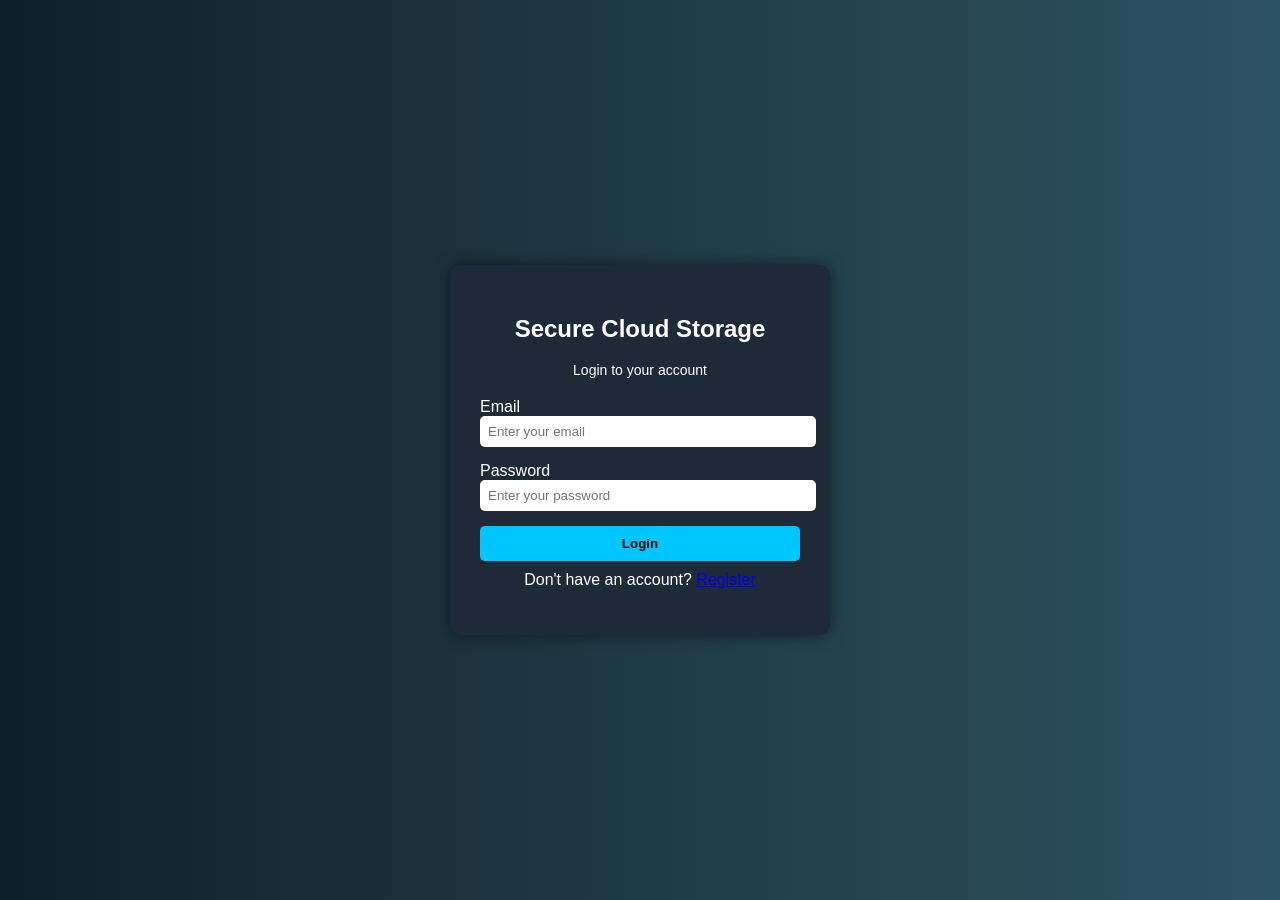
==== frontend/index.html @ 58993be5 "Steps 1-6: Setup environment and upgrade to Maven 3.9.7 + Java 25 - Compile: SUCCESS, Tests: 0/0 pas" ====
<!doctype html>
<html lang="en">
<head>
  <meta charset="UTF-8">
  <meta http-equiv="refresh" content="0; url=login.html">
  <meta name="viewport" content="width=device-width, initial-scale=1.0">
  <title>Secure Cloud Storage</title>
  <script>
    // Redirect root requests to the login page for local static hosting.
    window.location.replace('login.html');
  </script>
</head>
<body>
  <p>Redirecting to <a href="login.html">login page</a>...</p>
</body>
</html>
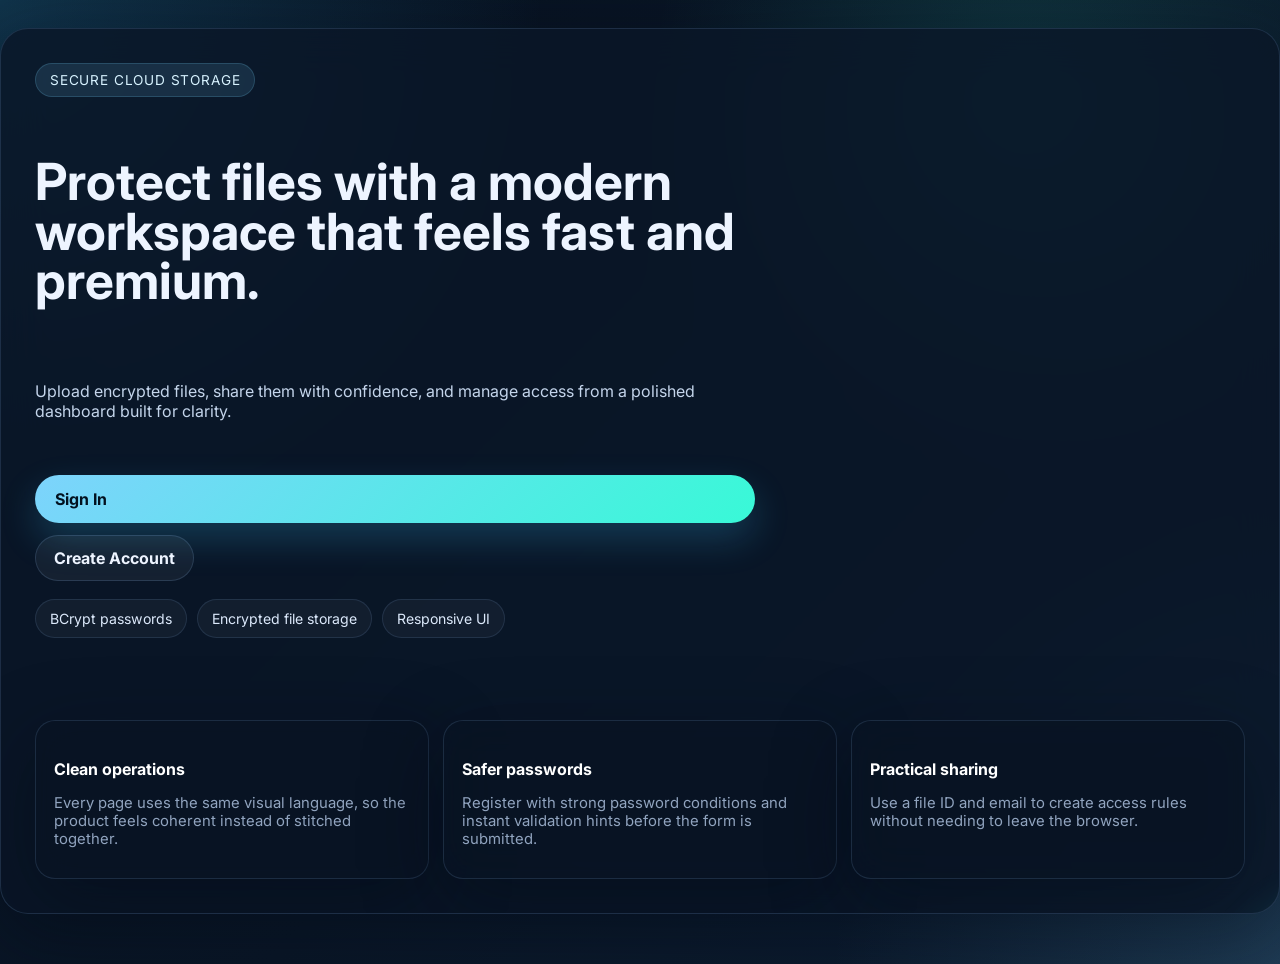
==== commit bebcdde9: "add" ====
--- a/frontend/index.html
+++ b/frontend/index.html
@@ -2,15 +2,48 @@
 <html lang="en">
 <head>
   <meta charset="UTF-8">
-  <meta http-equiv="refresh" content="0; url=login.html">
   <meta name="viewport" content="width=device-width, initial-scale=1.0">
+  <link rel="preconnect" href="https://fonts.googleapis.com">
+  <link rel="preconnect" href="https://fonts.gstatic.com" crossorigin>
+  <link href="https://fonts.googleapis.com/css2?family=Inter:wght@400;500;600;700;800&family=Space+Grotesk:wght@400;500;700&display=swap" rel="stylesheet">
   <title>Secure Cloud Storage</title>
-  <script>
-    // Redirect root requests to the login page for local static hosting.
-    window.location.replace('login.html');
-  </script>
+  <link rel="stylesheet" href="css/style.css">
 </head>
-<body>
-  <p>Redirecting to <a href="login.html">login page</a>...</p>
+<body class="landing-page">
+<main class="landing-shell">
+  <section class="landing-hero">
+    <div class="hero-copy">
+      <span class="eyebrow">Secure cloud storage</span>
+      <h1>Protect files with a modern workspace that feels fast and premium.</h1>
+      <p class="lead">
+        Upload encrypted files, share them with confidence, and manage access from a polished dashboard built for clarity.
+      </p>
+      <div class="landing-cta">
+        <a class="btn btn-primary" href="login.html">Sign In</a>
+        <a class="btn btn-secondary" href="register.html">Create Account</a>
+      </div>
+      <div class="inline-kpis">
+        <div class="pill">BCrypt passwords</div>
+        <div class="pill">Encrypted file storage</div>
+        <div class="pill">Responsive UI</div>
+      </div>
+    </div>
+
+    <div class="feature-grid">
+      <div class="feature-card">
+        <h4>Clean operations</h4>
+        <p>Every page uses the same visual language, so the product feels coherent instead of stitched together.</p>
+      </div>
+      <div class="feature-card">
+        <h4>Safer passwords</h4>
+        <p>Register with strong password conditions and instant validation hints before the form is submitted.</p>
+      </div>
+      <div class="feature-card">
+        <h4>Practical sharing</h4>
+        <p>Use a file ID and email to create access rules without needing to leave the browser.</p>
+      </div>
+    </div>
+  </section>
+</main>
 </body>
 </html>
--- a/frontend/css/style.css
+++ b/frontend/css/style.css
@@ -0,0 +1,2187 @@
+/* --- Wide Single-Card Share Layout --- */
+.share-wide-layout {
+    min-height: 100vh;
+    width: 100vw;
+    display: flex;
+    align-items: flex-start;
+    justify-content: center;
+    background: linear-gradient(120deg, #0a1826 0%, #16243a 100%);
+    padding-top: 48px;
+}
+.share-wide-card {
+    background: rgba(10,24,38,0.72);
+    border-radius: 28px;
+    box-shadow: 0 8px 48px 0 #0ff4 0.5;
+    padding: 48px 0 36px 0;
+    max-width: 1800px;
+    width: 100%;
+    margin: 0 auto;
+    display: flex;
+    flex-direction: column;
+    align-items: stretch;
+    border: 1.5px solid #00e6d833;
+}
+.share-wide-card .form-head {
+    margin-bottom: 1.5rem;
+}
+.share-wide-card .form-head h2 {
+    color: #eaf6ff;
+    font-size: 2rem;
+    font-weight: 700;
+    margin-bottom: 0.2em;
+}
+.share-wide-card .subtitle {
+    color: #b6d8f6;
+    font-size: 1.08rem;
+    margin-bottom: 1.2em;
+}
+.share-wide-card .input-group input,
+.share-wide-card .input-group select {
+    width: 100%;
+    min-width: 320px;
+    max-width: 100%;
+    font-size: 1.13rem;
+    padding: 1.1em 1.2em;
+    box-sizing: border-box;
+    background: #0e2236;
+    color: #eaf6ff;
+    border: 1.5px solid #23384d;
+    border-radius: 1em;
+    margin-bottom: 0.7em;
+}
+.share-wide-card .input-group label {
+    color: #eaf6ff;
+    font-weight: 600;
+    margin-bottom: 0.3em;
+    display: block;
+}
+.share-wide-card .button-row {
+    display: flex;
+    flex-direction: row;
+    gap: 1.1em;
+    align-items: center;
+    margin-top: 1.2em;
+    justify-content: flex-start;
+}
+.share-wide-card .action-btn, .share-wide-card .upload-btn {
+    min-width: 160px;
+    max-width: 160px;
+    width: 160px;
+    height: 48px;
+    padding: 0;
+    font-size: 1.08rem;
+    border-radius: 2em;
+    font-weight: 600;
+    transition: background 0.18s, color 0.18s, box-shadow 0.18s;
+    display: flex;
+    align-items: center;
+    justify-content: center;
+}
+.share-wide-card .upload-btn {
+    background: linear-gradient(90deg, #00e6d8 0%, #7de2ff 100%);
+    color: #0a1826;
+    border: none;
+    box-shadow: 0 2px 18px 0 #00e6d844;
+}
+.share-wide-card .upload-btn:hover {
+    background: linear-gradient(90deg, #7de2ff 0%, #00e6d8 100%);
+    color: #0a1826;
+    box-shadow: 0 4px 28px 0 #00e6d866;
+}
+.share-wide-card .action-btn.btn-secondary {
+    background: rgba(125,226,255,0.12);
+    color: #7de2ff;
+    border: 1.5px solid #7de2ff55;
+}
+.share-wide-card .action-btn.btn-secondary:hover {
+    background: rgba(0,230,216,0.18);
+    color: #00e6d8;
+    border: 1.5px solid #00e6d8;
+}
+.share-wide-card .file-table {
+    width: 100%;
+    margin-top: 1.5em;
+    background: none;
+    color: #eaf6ff;
+    border-radius: 1em;
+    border-collapse: separate;
+    border-spacing: 0;
+    font-size: 1.04rem;
+}
+.share-wide-card .file-table th, .share-wide-card .file-table td {
+    padding: 0.9em 1.1em;
+    text-align: left;
+}
+.share-wide-card .file-table th {
+    color: #7de2ff;
+    font-weight: 700;
+    background: #0e2236;
+    border-bottom: 1.5px solid #23384d;
+}
+.share-wide-card .file-table td {
+    border-bottom: 1px solid #1a2c3d;
+}
+.share-wide-card .empty-state {
+    color: #b6d8f6;
+    text-align: center;
+    padding: 1.5em 0;
+}
+@media (max-width: 1100px) {
+    .share-wide-card {
+        padding: 16px 0 12px 0;
+        max-width: 100vw;
+    }
+    .share-wide-card .input-group input,
+    .share-wide-card .input-group select {
+        min-width: 0;
+    }
+}
+/* Share form button row: equal width/height buttons */
+.share-actions .upload-btn,
+.share-actions .action-btn {
+    min-width: 160px;
+    max-width: 160px;
+    width: 160px;
+    height: 48px;
+    padding: 0;
+    font-size: 1.08rem;
+    border-radius: 2em;
+    font-weight: 600;
+    transition: background 0.18s, color 0.18s, box-shadow 0.18s;
+    display: flex;
+    align-items: center;
+    justify-content: center;
+}
+.share-actions .upload-btn {
+    background: linear-gradient(90deg, #00e6d8 0%, #7de2ff 100%);
+    color: #0a1826;
+    border: none;
+    box-shadow: 0 2px 18px 0 #00e6d844;
+}
+.share-actions .upload-btn:hover {
+    background: linear-gradient(90deg, #7de2ff 0%, #00e6d8 100%);
+    color: #0a1826;
+    box-shadow: 0 4px 28px 0 #00e6d866;
+}
+/* File panel button row: equal width/height buttons */
+.button-row {
+    display: flex;
+    flex-direction: row;
+    gap: 1.1em;
+    align-items: center;
+    justify-content: flex-end;
+}
+.button-row .action-btn {
+    min-width: 160px;
+    max-width: 160px;
+    width: 160px;
+    height: 48px;
+    padding: 0;
+    font-size: 1.08rem;
+    border-radius: 2em;
+    font-weight: 600;
+    transition: background 0.18s, color 0.18s, box-shadow 0.18s;
+    display: flex;
+    align-items: center;
+    justify-content: center;
+}
+/* Toolbar actions: align buttons in a row, equal size */
+.toolbar-actions {
+    display: flex;
+    flex-direction: row;
+    gap: 1.1em;
+    align-items: center;
+}
+.toolbar-actions .action-btn {
+    min-width: 160px;
+    max-width: 160px;
+    width: 160px;
+    height: 48px;
+    padding: 0;
+    font-size: 1.08rem;
+    border-radius: 2em;
+    font-weight: 600;
+    transition: background 0.18s, color 0.18s, box-shadow 0.18s;
+    display: flex;
+    align-items: center;
+    justify-content: center;
+}
+.toolbar-actions .btn-primary {
+    background: linear-gradient(90deg, #00e6d8 0%, #7de2ff 100%);
+    color: #0a1826;
+    border: none;
+    box-shadow: 0 2px 18px 0 #00e6d844;
+}
+.toolbar-actions .btn-primary:hover {
+    background: linear-gradient(90deg, #7de2ff 0%, #00e6d8 100%);
+    color: #0a1826;
+    box-shadow: 0 4px 28px 0 #00e6d866;
+}
+.toolbar-actions .btn-secondary {
+    background: rgba(125,226,255,0.12);
+    color: #7de2ff;
+    border: 1.5px solid #7de2ff55;
+}
+.toolbar-actions .btn-secondary:hover {
+    background: rgba(0,230,216,0.18);
+    color: #00e6d8;
+    border: 1.5px solid #00e6d8;
+}
+.toolbar-actions .btn-ghost {
+    background: none;
+    color: #eaf6ff;
+    border: 1.5px solid #23384d;
+}
+.toolbar-actions .btn-ghost:hover {
+    background: rgba(125,226,255,0.08);
+    color: #7de2ff;
+    border: 1.5px solid #7de2ff;
+}
+/* Widen input fields for better placeholder visibility */
+/* Extra wide input fields for better placeholder visibility */
+.ph-card .input-group input,
+.ph-card .password-field input {
+    width: 100%;
+    min-width: 420px;
+    max-width: 620px;
+    font-size: 1.15rem;
+    padding: 1.15em 1.3em;
+    box-sizing: border-box;
+}
+@media (max-width: 900px) {
+    .ph-card .input-group input,
+    .ph-card .password-field input {
+        min-width: 0;
+        max-width: 100vw;
+    }
+}
+/* --- Glassmorphic Blue/Teal Two-Panel Layout --- */
+.ph-outer {
+    min-height: 100vh;
+    width: 100vw;
+    background: linear-gradient(120deg, #0a1826 0%, #16243a 100%);
+    display: flex;
+    align-items: center;
+    justify-content: center;
+}
+.ph-layout {
+    display: flex;
+    flex-direction: row;
+    align-items: stretch;
+    justify-content: center;
+    max-width: 1920px;
+    min-width: 1200px;
+    width: 99vw;
+    background: none;
+    border-radius: 32px;
+    box-shadow: none;
+    position: relative;
+    z-index: 1;
+    gap: 0;
+    overflow: visible;
+}
+.ph-visual {
+    flex: 1 1 0;
+    min-width: 340px;
+    max-width: 62%;
+    padding: 4vw 2vw 4vw 3vw;
+    display: flex;
+    flex-direction: column;
+    justify-content: center;
+    align-items: flex-start;
+    background: rgba(10,24,38,0.32);
+    color: #eaf6ff;
+}
+.ph-eyebrow {
+    display: inline-block;
+    background: rgba(0,255,255,0.08);
+    color: #7de2ff;
+    font-weight: 600;
+    font-size: 1.1rem;
+    border-radius: 999px;
+    padding: 8px 22px;
+    margin-bottom: 2.2rem;
+    letter-spacing: 0.04em;
+    text-transform: uppercase;
+}
+.ph-eyebrow-red {
+    color: #00e6d8;
+    background: none;
+    font-weight: 700;
+    margin-bottom: 0.5em;
+    padding: 0;
+}
+.ph-visual h1 {
+    font-size: 3.2rem;
+    font-weight: 800;
+    color: #eaf6ff;
+    margin-bottom: 1.2rem;
+    line-height: 1.08;
+    letter-spacing: -1.5px;
+}
+.ph-lead {
+    color: #b6d8f6;
+    font-size: 1.18rem;
+    margin-bottom: 2.2rem;
+}
+.ph-badges {
+    display: flex;
+    gap: 1.2rem;
+    margin-bottom: 2.5rem;
+}
+.ph-badge-card {
+    background: rgba(0,255,255,0.06);
+    border: 1.5px solid #00e6d833;
+    color: #eaf6ff;
+    border-radius: 18px;
+    padding: 1.2rem 1.2rem 1rem 1.2rem;
+    min-width: 180px;
+    box-shadow: 0 2px 12px #00e6d811;
+    font-size: 1.04rem;
+    transition: box-shadow 0.2s;
+}
+.ph-badge-card strong {
+    color: #eaf6ff;
+    font-size: 1.1rem;
+    font-weight: 700;
+    margin-bottom: 0.2em;
+}
+.ph-badge-card span {
+    color: #b6d8f6;
+    font-size: 1rem;
+}
+.ph-card {
+    flex: 1 1 0;
+    min-width: 320px;
+    max-width: 38%;
+    background: rgba(10,24,38,0.85);
+    border-radius: 32px;
+    box-shadow: 0 8px 48px 0 #0ff4 0.5;
+    padding: 44px 38px 36px 38px;
+    display: flex;
+    flex-direction: column;
+    justify-content: flex-start;
+    min-height: 540px;
+    position: relative;
+    z-index: 1;
+    align-items: flex-start;
+    backdrop-filter: blur(16px) saturate(1.2);
+    border: 1.5px solid #00e6d833;
+}
+.ph-form-head {
+    margin-bottom: 1.5rem;
+}
+.ph-form-head h2 {
+    color: #eaf6ff;
+    font-size: 2rem;
+    font-weight: 700;
+    margin-bottom: 0.2em;
+}
+.ph-subtitle {
+    color: #b6d8f6;
+    font-size: 1.08rem;
+    margin-bottom: 1.2em;
+}
+.ph-login-btn {
+    width: 100%;
+    padding: 1.1em 0;
+    background: linear-gradient(90deg, #00e6d8 0%, #7de2ff 100%);
+    color: #0a1826;
+    font-size: 1.18rem;
+    font-weight: 700;
+    border: none;
+    border-radius: 999px;
+    box-shadow: 0 2px 18px 0 #00e6d844;
+    cursor: pointer;
+    margin-top: 0.5rem;
+    transition: background 0.18s, box-shadow 0.18s, color 0.18s, transform 0.18s;
+    outline: none;
+}
+.ph-login-btn:hover {
+    background: linear-gradient(90deg, #7de2ff 0%, #00e6d8 100%);
+    color: #0a1826;
+    box-shadow: 0 4px 28px 0 #00e6d866;
+    transform: translateY(-2px) scale(1.03);
+}
+.ph-register-link {
+    text-align: center;
+    color: #eaf6ff;
+    font-size: 1rem;
+    margin-top: 1.5em;
+}
+.ph-register-link a {
+    color: #7de2ff;
+    text-decoration: underline;
+    transition: color 0.18s;
+    font-weight: 700;
+}
+.ph-register-link a:hover {
+    color: #00e6d8;
+}
+@media (max-width: 1200px) {
+    .ph-layout {
+        max-width: 98vw;
+        min-width: 0;
+    }
+    .ph-visual {
+        min-width: 220px;
+        max-width: 60%;
+        padding: 3vw 1vw 2vw 1vw;
+    }
+    .ph-card {
+        min-width: 220px;
+        max-width: 40%;
+        padding: 32px 12px 24px 12px;
+    }
+}
+@media (max-width: 900px) {
+    .ph-outer {
+        align-items: flex-start;
+    }
+    .ph-layout {
+        flex-direction: column;
+        max-width: 100vw;
+        min-width: 0;
+        width: 100vw;
+        border-radius: 22px;
+    }
+    .ph-visual {
+        min-width: 0;
+        max-width: 100vw;
+        padding: 32px 8px 24px 8px;
+        border-radius: 22px 22px 0 0;
+    }
+    .ph-card {
+        min-width: 0;
+        max-width: 100vw;
+        padding: 28px 10px 24px 10px;
+        border-radius: 0 0 22px 22px;
+    }
+}
+/* --- Pizza Hut Style Two-Panel Layout --- */
+.ph-outer {
+    min-height: 100vh;
+    width: 100vw;
+    background: linear-gradient(120deg, #0a1826 0%, #16243a 100%);
+    display: flex;
+    align-items: center;
+    justify-content: center;
+}
+.ph-layout {
+    display: flex;
+    flex-direction: row;
+    align-items: stretch;
+    justify-content: center;
+    max-width: 1280px;
+    min-width: 720px;
+    width: 92vw;
+    background: none;
+    border-radius: 32px;
+    box-shadow: none;
+    position: relative;
+    z-index: 1;
+    gap: 0;
+    overflow: visible;
+}
+.ph-visual {
+    flex: 1 1 0;
+    min-width: 340px;
+    max-width: 56%;
+    padding: 4vw 2vw 4vw 3vw;
+    display: flex;
+    flex-direction: column;
+    justify-content: center;
+    align-items: flex-start;
+    background: none;
+    color: #fff;
+}
+.ph-eyebrow {
+    display: inline-block;
+    background: rgba(0,255,255,0.08);
+    color: #7de2ff;
+    font-weight: 600;
+    font-size: 1.1rem;
+    border-radius: 999px;
+    padding: 8px 22px;
+    margin-bottom: 2.2rem;
+    letter-spacing: 0.04em;
+    text-transform: uppercase;
+}
+.ph-eyebrow-red {
+    color: #00e6d8;
+    background: none;
+    font-weight: 700;
+    margin-bottom: 0.5em;
+    padding: 0;
+}
+.ph-visual h1 {
+    font-size: 3.2rem;
+    font-weight: 800;
+    color: #fff;
+    margin-bottom: 1.2rem;
+    line-height: 1.08;
+    letter-spacing: -1.5px;
+}
+.ph-lead {
+    color: #e0e0e0;
+    font-size: 1.18rem;
+    margin-bottom: 2.2rem;
+}
+.ph-badges {
+    display: flex;
+    gap: 1.2rem;
+    margin-bottom: 2.5rem;
+}
+.ph-badge-card {
+    background: rgba(255,255,255,0.06);
+    border: 1.5px solid #ff563133;
+    color: #fff;
+    border-radius: 18px;
+    padding: 1.2rem 1.2rem 1rem 1.2rem;
+    min-width: 180px;
+    box-shadow: 0 2px 12px #ff563111;
+    font-size: 1.04rem;
+    transition: box-shadow 0.2s;
+}
+.ph-badge-card strong {
+    color: #fff;
+    font-size: 1.1rem;
+    font-weight: 700;
+    margin-bottom: 0.2em;
+}
+.ph-badge-card span {
+    color: #e0e0e0;
+    font-size: 1rem;
+}
+.ph-card {
+    flex: 1 1 0;
+    min-width: 320px;
+    max-width: 38%;
+    background: rgba(10,24,38,0.72);
+    backdrop-filter: blur(16px) saturate(1.2);
+    border-radius: 32px;
+    box-shadow: 0 8px 48px 0 #000a;
+    padding: 44px 38px 36px 38px;
+    display: flex;
+    flex-direction: column;
+    justify-content: flex-start;
+    min-height: 540px;
+    position: relative;
+    z-index: 1;
+    align-items: flex-start;
+}
+.ph-form-head {
+    margin-bottom: 1.5rem;
+}
+.ph-form-head h2 {
+    color: #fff;
+    font-size: 2rem;
+    font-weight: 700;
+    margin-bottom: 0.2em;
+}
+.ph-subtitle {
+    color: #e0e0e0;
+    font-size: 1.08rem;
+    margin-bottom: 1.2em;
+}
+.ph-login-btn {
+    width: 100%;
+    padding: 1.1em 0;
+    background: linear-gradient(90deg, #00e6d8 0%, #7de2ff 100%);
+    color: #0a1826;
+    font-size: 1.18rem;
+    font-weight: 700;
+    border: none;
+    border-radius: 999px;
+    box-shadow: 0 2px 18px 0 #ff563144;
+    cursor: pointer;
+    margin-top: 0.5rem;
+    transition: background 0.18s, box-shadow 0.18s, color 0.18s, transform 0.18s;
+    outline: none;
+}
+.ph-login-btn:hover {
+    background: linear-gradient(90deg, #7de2ff 0%, #00e6d8 100%);
+    color: #0a1826;
+    box-shadow: 0 4px 28px 0 #00e6d866;
+    transform: translateY(-2px) scale(1.03);
+}
+.ph-register-link {
+    text-align: center;
+    color: #fff;
+    font-size: 1rem;
+    margin-top: 1.5em;
+}
+.ph-register-link a {
+    color: #7de2ff;
+    text-decoration: underline;
+    transition: color 0.18s;
+    font-weight: 700;
+}
+.ph-register-link a:hover {
+    color: #00e6d8;
+}
+@media (max-width: 1200px) {
+    .ph-layout {
+        max-width: 98vw;
+        min-width: 0;
+    }
+    .ph-visual {
+        min-width: 220px;
+        max-width: 60%;
+        padding: 3vw 1vw 2vw 1vw;
+    }
+    .ph-card {
+        min-width: 220px;
+        max-width: 40%;
+        padding: 32px 12px 24px 12px;
+    }
+}
+@media (max-width: 900px) {
+    .ph-outer {
+        align-items: flex-start;
+    }
+    .ph-layout {
+        flex-direction: column;
+        max-width: 100vw;
+        min-width: 0;
+        width: 100vw;
+        border-radius: 22px;
+    }
+    .ph-visual {
+        min-width: 0;
+        max-width: 100vw;
+        padding: 32px 8px 24px 8px;
+        border-radius: 22px 22px 0 0;
+    }
+    .ph-card {
+        min-width: 0;
+        max-width: 100vw;
+        padding: 28px 10px 24px 10px;
+        border-radius: 0 0 22px 22px;
+    }
+}
+/* --- Classic Centered Login Card --- */
+.classic-login-center {
+    min-height: 100vh;
+    display: flex;
+    align-items: center;
+    justify-content: center;
+    background: linear-gradient(120deg, #0a1a2f 0%, #14243a 100%);
+}
+.classic-login-card {
+    background: rgba(18, 28, 38, 0.98);
+    border-radius: 22px;
+    box-shadow: 0 8px 48px 0 #000a, 0 1.5px 4px 0 #1a7cff22;
+    padding: 44px 38px 36px 38px;
+    max-width: 400px;
+    width: 100%;
+    display: flex;
+    flex-direction: column;
+    align-items: stretch;
+}
+.classic-login-card .form-head {
+    margin-bottom: 1.5rem;
+    text-align: center;
+}
+.classic-login-card h2 {
+    color: #fff;
+    font-size: 2rem;
+    font-weight: 700;
+    margin-bottom: 0.2em;
+}
+.classic-login-card .subtitle {
+    color: #b6d6ff;
+    font-size: 1.08rem;
+    margin-bottom: 1.2em;
+}
+.classic-login-card .register-link {
+    text-align: center;
+    color: #b6d6ff;
+    font-size: 1rem;
+    margin-top: 1.5em;
+}
+.classic-login-card .register-link a {
+    color: #1a7cff;
+    text-decoration: underline;
+    transition: color 0.18s;
+    font-weight: 700;
+}
+.classic-login-card .register-link a:hover {
+    color: #00ffd0;
+}
+@media (max-width: 600px) {
+    .classic-login-card {
+        padding: 22px 8px 18px 8px;
+        max-width: 98vw;
+    }
+}
+/* --- Further Enhanced Auth/Share Styling --- */
+.auth-outer, .share-outer {
+    min-height: 100vh;
+    width: 100vw;
+    background: linear-gradient(120deg, #0a1a2f 0%, #14243a 100%);
+    position: relative;
+    overflow: hidden;
+    display: flex;
+    align-items: center;
+    justify-content: center;
+}
+.auth-layout, .share-layout {
+    display: flex;
+    flex-direction: row;
+    align-items: stretch;
+    justify-content: center;
+    max-width: 1200px;
+    min-width: 720px;
+    width: 92vw;
+    background: rgba(18, 28, 38, 0.97);
+    border-radius: 32px;
+    box-shadow: 0 8px 48px 0 #000a, 0 1.5px 4px 0 #1a7cff22;
+    position: relative;
+    z-index: 1;
+    gap: 0;
+    overflow: hidden;
+}
+.auth-layout::before, .share-layout::before {
+    content: '';
+    position: absolute;
+    inset: 0;
+    z-index: 0;
+    background: radial-gradient(circle at 20% 30%, #1a7cff33 0%, transparent 60%),
+                radial-gradient(circle at 80% 80%, #00ffd033 0%, transparent 70%),
+                linear-gradient(120deg, #0a1a2f 0%, #14243a 100%);
+    animation: bgmove 16s linear infinite alternate;
+}
+@keyframes bgmove {
+    0% { background-position: 0% 0%, 100% 100%, 0% 0%; }
+    100% { background-position: 40% 60%, 60% 40%, 100% 100%; }
+}
+.auth-visual, .share-visual {
+    flex: 1 1 0;
+    min-width: 340px;
+    max-width: 56%;
+    padding: 4vw 2vw 4vw 3vw;
+    display: flex;
+    flex-direction: column;
+    justify-content: center;
+    align-items: flex-start;
+    border-radius: 0;
+    box-shadow: none;
+    background: none;
+}
+.auth-visual h1, .share-visual h1 {
+    font-size: 2.7rem;
+    font-weight: 800;
+    color: #fff;
+    margin-bottom: 1.2rem;
+    line-height: 1.08;
+    letter-spacing: -1.5px;
+    text-shadow: 0 2px 16px #1a7cff22;
+}
+.auth-visual .lead, .share-visual .lead {
+    color: #b6d6ff;
+    font-size: 1.18rem;
+    margin-bottom: 2.2rem;
+}
+.hero-badges, .feature-panel, .inline-kpis {
+    display: flex;
+    gap: 1.2rem;
+    margin-bottom: 2.5rem;
+}
+.badge-card, .feature-card {
+    background: rgba(255,255,255,0.06);
+    border: 1.5px solid #1a7cff33;
+    color: #fff;
+    border-radius: 18px;
+    padding: 1.2rem 1.2rem 1rem 1.2rem;
+    min-width: 180px;
+    box-shadow: 0 2px 12px #1a7cff11;
+    font-size: 1.04rem;
+    transition: box-shadow 0.2s;
+}
+.badge-card strong, .feature-card strong {
+    color: #fff;
+    font-size: 1.1rem;
+    font-weight: 700;
+    margin-bottom: 0.2em;
+}
+.badge-card span, .feature-card span {
+    color: #b6d6ff;
+    font-size: 1rem;
+}
+.auth-card, .share-card {
+    flex: 1 1 0;
+    min-width: 320px;
+    max-width: 44%;
+    background: none;
+    border-radius: 0;
+    box-shadow: none;
+    border-left: none;
+    padding: 44px 38px 36px 38px;
+    display: flex;
+    flex-direction: column;
+    justify-content: flex-start;
+    min-height: 540px;
+    position: relative;
+    z-index: 1;
+    align-items: flex-start;
+}
+.login-btn, .btn-primary, .upload-btn {
+    width: 100%;
+    padding: 1.1em 0;
+    background: linear-gradient(90deg, #1a7cff 0%, #00ffd0 100%);
+    color: #0b1a24;
+    font-size: 1.18rem;
+    font-weight: 700;
+    border: none;
+    border-radius: 999px;
+    box-shadow: 0 2px 18px 0 #1a7cff44, 0 0 12px 2px #00ffd055;
+    cursor: pointer;
+    margin-top: 0.5rem;
+    transition: background 0.18s, box-shadow 0.18s, color 0.18s, transform 0.18s;
+    outline: none;
+}
+.login-btn:hover, .btn-primary:hover, .upload-btn:hover {
+    background: linear-gradient(90deg, #00ffd0 0%, #1a7cff 100%);
+    color: #0b1a24;
+    box-shadow: 0 4px 28px 0 #1a7cff66, 0 0 18px 4px #00ffd077;
+    transform: translateY(-2px) scale(1.03);
+}
+.auth-card .form-head, .share-card .form-head {
+    margin-bottom: 1.5rem;
+}
+.auth-card .form-head h2, .share-card .form-head h2 {
+    font-size: 1.5rem;
+    font-weight: 700;
+    color: #fff;
+    margin-bottom: 0.2em;
+}
+.auth-card .form-head .subtitle, .share-card .form-head .subtitle {
+    color: #b6d6ff;
+    font-size: 1.08rem;
+    margin-bottom: 1.2em;
+}
+.input-group label {
+    color: #b6d6ff;
+    font-size: 1rem;
+    font-weight: 600;
+    margin-bottom: 0.2em;
+}
+.input-group input[type="email"],
+.input-group input[type="password"],
+.input-group input[type="number"],
+.input-group input[type="datetime-local"] {
+    width: 100%;
+    padding: 1.1em 1.1em 1.1em 1em;
+    border-radius: 12px;
+    border: 1.5px solid #1a7cff33;
+    background: #181c24;
+    color: #fff;
+    font-size: 1.08rem;
+    transition: border 0.2s, box-shadow 0.2s;
+    outline: none;
+    box-shadow: 0 1px 2px 0 #1a7cff11;
+}
+.input-group input:focus {
+    border-color: #1a7cff;
+    box-shadow: 0 0 0 2px #1a7cff44;
+}
+.input-group select {
+    border-radius: 12px;
+    border: 1.5px solid #1a7cff33;
+    background: #181c24;
+    color: #fff;
+    font-size: 1.08rem;
+    padding: 1.1em 1em;
+    outline: none;
+    transition: border 0.2s, box-shadow 0.2s;
+}
+.input-group select:focus {
+    border-color: #1a7cff;
+    box-shadow: 0 0 0 2px #1a7cff44;
+}
+.subtle-rule {
+    width: 100%;
+    height: 1px;
+    background: linear-gradient(90deg, transparent, #1a7cff 60%, transparent);
+    margin: 18px 0;
+    border-radius: 2px;
+    box-shadow: 0 0 8px #1a7cff33;
+}
+@media (max-width: 1200px) {
+    .auth-layout, .share-layout {
+        max-width: 98vw;
+        min-width: 0;
+    }
+    .auth-visual, .share-visual {
+        min-width: 220px;
+        max-width: 60%;
+        padding: 3vw 1vw 2vw 1vw;
+    }
+    .auth-card, .share-card {
+        min-width: 220px;
+        max-width: 40%;
+        padding: 32px 12px 24px 12px;
+        background: none;
+    }
+}
+@media (max-width: 900px) {
+    .auth-outer, .share-outer {
+        align-items: flex-start;
+    }
+    .auth-layout, .share-layout {
+        flex-direction: column;
+        max-width: 100vw;
+        min-width: 0;
+        width: 100vw;
+        border-radius: 22px;
+    }
+    .auth-visual, .share-visual {
+        min-width: 0;
+        max-width: 100vw;
+        padding: 32px 8px 24px 8px;
+        border-radius: 22px 22px 0 0;
+    }
+    .auth-card, .share-card {
+        min-width: 0;
+        max-width: 100vw;
+        padding: 28px 10px 24px 10px;
+        border-radius: 0 0 22px 22px;
+        background: none;
+    }
+}
+/* --- Share Page Two-Column Layout --- */
+.share-layout {
+    min-height: 100vh;
+    display: grid;
+    grid-template-columns: 1.1fr 1fr;
+    gap: 0;
+    align-items: stretch;
+    background: radial-gradient(circle at 60% 10%, #1a2633 0%, #10151c 100%);
+}
+.share-visual {
+    display: flex;
+    flex-direction: column;
+    justify-content: center;
+    padding: 0 0 0 8vw;
+    background: none;
+    min-height: 100vh;
+}
+.share-card {
+    background: rgba(18, 18, 18, 0.98);
+    border-radius: 28px;
+    box-shadow: 0 8px 48px 0 #000a;
+    max-width: 520px;
+    margin: 4vh 6vw 4vh 0;
+    padding: 44px 38px 36px 38px;
+    display: flex;
+    flex-direction: column;
+    justify-content: flex-start;
+    min-height: 540px;
+}
+@media (max-width: 900px) {
+    .share-layout {
+        grid-template-columns: 1fr;
+    }
+    .share-visual {
+        min-height: 320px;
+        padding: 32px 18px 24px 18px;
+    }
+    .share-card {
+        padding: 28px 10px 24px 10px;
+        border-radius: 18px;
+        margin: 0 auto;
+    }
+}
+:root {
+    --bg: #06111f;
+    --bg-soft: #0a1728;
+    --surface: rgba(10, 23, 40, 0.82);
+    --surface-strong: rgba(13, 31, 53, 0.95);
+    --surface-border: rgba(148, 196, 255, 0.14);
+    --text: #edf4ff;
+    --muted: #91a4bf;
+    --line: rgba(148, 196, 255, 0.16);
+    --primary: #7dd3fc;
+    --primary-deep: #38bdf8;
+    --accent: #38f9d7;
+    --danger: #ff6b81;
+    --success: #37d67a;
+    --warning: #fbbf24;
+    --shadow: 0 24px 80px rgba(3, 8, 20, 0.45);
+    --radius-xl: 28px;
+    --radius-lg: 20px;
+    --radius-md: 14px;
+    --radius-sm: 10px;
+    --font-display: 'Space Grotesk', 'Inter', sans-serif;
+    --font-body: 'Inter', 'Segoe UI', sans-serif;
+}
+
+/* --- Login Page Modern Styling Enhancements --- */
+.auth-layout {
+    min-height: 100vh;
+    display: grid;
+    grid-template-columns: 1.15fr 0.95fr;
+    gap: 32px;
+    align-items: center;
+    padding: 32px 0;
+    background: none;
+}
+
+.auth-visual {
+    padding: 48px 40px 40px 48px;
+    min-height: 640px;
+    display: flex;
+    flex-direction: column;
+    justify-content: space-between;
+    overflow: hidden;
+    position: relative;
+    background: rgba(10, 23, 40, 0.82);
+    border-radius: var(--radius-xl);
+
+/* --- Pizza Hut Style Auth Enhancements --- */
+.auth-layout {
+    min-height: 100vh;
+    display: grid;
+    grid-template-columns: 1.1fr 1fr;
+    gap: 0;
+    align-items: stretch;
+    background: radial-gradient(circle at 60% 10%, #1a2633 0%, #10151c 100%);
+}
+.auth-visual {
+    display: flex;
+    flex-direction: column;
+    justify-content: center;
+    padding: 0 0 0 8vw;
+    background: none;
+    min-height: 100vh;
+}
+.auth-visual .eyebrow {
+    background: rgba(255, 86, 49, 0.12);
+    color: #ff5631;
+    font-weight: 700;
+    font-size: 1.1rem;
+    border-radius: 999px;
+    padding: 8px 22px;
+    margin-bottom: 2.2rem;
+    border: none;
+}
+.auth-visual h1 {
+    font-size: 3.2rem;
+    font-weight: 800;
+    color: #fff;
+    margin-bottom: 1.2rem;
+    line-height: 1.08;
+    letter-spacing: -1.5px;
+}
+.auth-visual .lead {
+    color: #e0e0e0;
+    font-size: 1.18rem;
+    margin-bottom: 2.2rem;
+}
+.hero-badges, .feature-panel, .inline-kpis {
+    display: flex;
+    gap: 1.2rem;
+    margin-bottom: 2.5rem;
+}
+.badge-card, .feature-card {
+    background: rgba(255,255,255,0.04);
+    border: 1px solid rgba(255,255,255,0.08);
+    color: #fff;
+    border-radius: 18px;
+    padding: 1.2rem 1.2rem 1rem 1.2rem;
+    min-width: 180px;
+    box-shadow: none;
+}
+.badge-card strong, .feature-card strong {
+    color: #fff;
+    font-size: 1.1rem;
+    font-weight: 700;
+    margin-bottom: 0.2em;
+}
+.badge-card span, .feature-card span {
+    color: #e0e0e0;
+    font-size: 1rem;
+}
+.auth-card {
+    background: rgba(18, 18, 18, 0.98);
+    border-radius: 28px;
+    box-shadow: 0 8px 48px 0 #000a  ;
+    max-width: 420px;
+    margin: auto 6vw auto 0;
+    padding: 44px 38px 36px 38px;
+    display: flex;
+    flex-direction: column;
+    justify-content: center;
+    min-height: 540px;
+}
+.form-head .eyebrow {
+    color: #ff5631;
+    background: none;
+    font-weight: 700;
+    font-size: 1.08rem;
+    margin-bottom: 0.5em;
+    padding: 0;
+}
+.form-head h2 {
+    color: #fff;
+    font-size: 2.1rem;
+    font-weight: 800;
+    margin-bottom: 0.2em;
+}
+.form-head .subtitle {
+    color: #e0e0e0;
+    font-size: 1.08rem;
+    margin-bottom: 1.2em;
+}
+.input-group label {
+    color: #fff;
+    font-size: 1rem;
+    font-weight: 600;
+    margin-bottom: 0.2em;
+}
+.input-group input[type="email"],
+.input-group input[type="password"] {
+    width: 100%;
+    padding: 1.1em 1.1em 1.1em 1em;
+    border-radius: 12px;
+    border: 1.5px solid #222;
+    background: #181818;
+    color: #fff;
+    font-size: 1.08rem;
+    transition: border 0.2s, box-shadow 0.2s;
+    outline: none;
+    box-shadow: 0 1px 2px 0 rgba(0,0,0,0.07);
+}
+.input-group input[type="email"]:focus,
+.input-group input[type="password"]:focus {
+    border-color: #ff5631;
+    box-shadow: 0 0 0 2px #ff563144;
+}
+.password-field {
+    position: relative;
+}
+.password-toggle {
+    position: absolute;
+    right: 1.2em;
+    top: 50%;
+    transform: translateY(-50%);
+    background: none;
+    border: none;
+    color: #ffb199;
+    font-size: 1rem;
+    cursor: pointer;
+    padding: 0;
+    font-weight: 600;
+}
+.login-btn, .btn-primary {
+    width: 100%;
+    padding: 1.1em 0;
+    background: linear-gradient(90deg, #ff5631 0%, #ff3c00 100%);
+    color: #fff;
+    font-size: 1.18rem;
+    font-weight: 700;
+    border: none;
+    border-radius: 999px;
+    box-shadow: 0 2px 12px 0 #ff563133;
+    cursor: pointer;
+    margin-top: 0.5rem;
+    transition: background 0.18s, box-shadow 0.18s, color 0.18s;
+}
+.login-btn:hover, .btn-primary:hover {
+    background: linear-gradient(90deg, #ff3c00 0%, #ff5631 100%);
+    color: #fff;
+    box-shadow: 0 4px 18px 0 #ff563144;
+}
+.register-link {
+    text-align: center;
+    color: #fff;
+    font-size: 1rem;
+    margin-top: 1.5em;
+}
+.register-link a {
+    color: #ff5631;
+    text-decoration: underline;
+    transition: color 0.18s;
+    font-weight: 700;
+}
+.register-link a:hover {
+    color: #ff3c00;
+}
+.subtle-rule {
+    width: 100%;
+    height: 1px;
+    background: linear-gradient(90deg, transparent, #ff5631 60%, transparent);
+    margin: 18px 0;
+}
+@media (max-width: 900px) {
+    .auth-layout {
+        grid-template-columns: 1fr;
+        gap: 0;
+        padding: 0;
+    }
+    .auth-visual {
+        min-height: 320px;
+        padding: 32px 18px 24px 18px;
+    }
+    .auth-card {
+        padding: 28px 10px 24px 10px;
+        border-radius: 18px;
+        margin: 0 auto;
+    }
+}
+    box-shadow: var(--shadow);
+}
+
+.auth-card {
+    padding: 44px 38px 36px 38px;
+    background: var(--surface-strong);
+    border-radius: var(--radius-xl);
+    box-shadow: var(--shadow);
+    max-width: 420px;
+    margin: 0 auto;
+}
+
+.form-head h2 {
+    color: #fff;
+    font-size: 2.1rem;
+    font-weight: 700;
+    margin-bottom: 0.2em;
+}
+
+.form-head .subtitle {
+    color: #b6c9e0;
+    font-size: 1.08rem;
+    margin-bottom: 1.2em;
+}
+
+.input-group label {
+    color: #d7e7fb;
+    font-size: 1rem;
+    font-weight: 600;
+    margin-bottom: 0.2em;
+}
+
+.input-group input[type="email"],
+.input-group input[type="password"] {
+    width: 100%;
+    padding: 1.1em 1.1em 1.1em 1em;
+    border-radius: var(--radius-md);
+    border: 1.5px solid rgba(148, 196, 255, 0.18);
+    background: rgba(255, 255, 255, 0.04);
+    color: #eaf6ff;
+    font-size: 1.08rem;
+    transition: border 0.2s, box-shadow 0.2s;
+    outline: none;
+    box-shadow: 0 1px 2px 0 rgba(0,0,0,0.07);
+}
+.input-group input[type="email"]:focus,
+.input-group input[type="password"]:focus {
+    border-color: #3ee6fa;
+    box-shadow: 0 0 0 2px #3ee6fa44;
+}
+
+.password-field {
+    position: relative;
+}
+.password-toggle {
+    position: absolute;
+    right: 1.2em;
+    top: 50%;
+    transform: translateY(-50%);
+    background: none;
+    border: none;
+    color: #6ad7ff;
+    font-size: 1rem;
+    cursor: pointer;
+    padding: 0;
+    font-weight: 600;
+}
+
+.login-btn {
+    width: 100%;
+    padding: 1.1em 0;
+    background: linear-gradient(90deg, #3ee6fa 0%, #1ed6ff 100%);
+    color: #0b1a24;
+    font-size: 1.18rem;
+    font-weight: 700;
+    border: none;
+    border-radius: var(--radius-md);
+    box-shadow: 0 2px 12px 0 #1ed6ff33;
+    cursor: pointer;
+    margin-top: 0.5rem;
+    transition: background 0.18s, box-shadow 0.18s, color 0.18s;
+}
+.login-btn:hover {
+    background: linear-gradient(90deg, #1ed6ff 0%, #3ee6fa 100%);
+    color: #0b1a24;
+    box-shadow: 0 4px 18px 0 #3ee6fa44;
+}
+
+.register-link {
+    text-align: center;
+    color: #aee6ff;
+    font-size: 1rem;
+    margin-top: 1.5em;
+}
+.register-link a {
+    color: #3ee6fa;
+    text-decoration: underline;
+    transition: color 0.18s;
+}
+.register-link a:hover {
+    color: #1ed6ff;
+}
+
+@media (max-width: 900px) {
+    .auth-layout {
+        grid-template-columns: 1fr;
+        gap: 0;
+        padding: 0;
+    }
+    .auth-visual {
+        min-height: 320px;
+        padding: 32px 18px 24px 18px;
+    }
+    .auth-card {
+        padding: 28px 10px 24px 10px;
+        border-radius: 18px;
+    }
+}
+
+* {
+    box-sizing: border-box;
+}
+
+html {
+    scroll-behavior: smooth;
+}
+
+body {
+    margin: 0;
+    min-height: 100vh;
+    font-family: var(--font-body);
+    color: var(--text);
+    background:
+        radial-gradient(circle at top left, rgba(56, 189, 248, 0.20), transparent 34%),
+        radial-gradient(circle at 80% 10%, rgba(56, 249, 215, 0.14), transparent 28%),
+        radial-gradient(circle at bottom right, rgba(125, 211, 252, 0.16), transparent 28%),
+        linear-gradient(135deg, var(--bg), var(--bg-soft) 55%, #0d1f35 100%);
+    position: relative;
+    overflow-x: hidden;
+}
+
+body::before {
+    content: '';
+    position: fixed;
+    inset: 0;
+    pointer-events: none;
+    background-image: linear-gradient(rgba(255, 255, 255, 0.02) 1px, transparent 1px),
+        linear-gradient(90deg, rgba(255, 255, 255, 0.02) 1px, transparent 1px);
+    background-size: 42px 42px;
+    mask-image: linear-gradient(to bottom, rgba(0, 0, 0, 0.5), transparent 90%);
+    opacity: 0.45;
+}
+
+a {
+    color: var(--primary);
+    text-decoration: none;
+}
+
+    width: min(1200px, calc(100% - 32px));
+    margin: 0 auto;
+    position: relative;
+    z-index: 1;
+}
+
+.auth-layout {
+    min-height: 100vh;
+    display: grid;
+    grid-template-columns: 1.15fr 0.95fr;
+    gap: 24px;
+    align-items: center;
+    padding: 32px 0;
+}
+
+.auth-visual,
+.auth-card,
+.panel,
+.hero-banner,
+.stat-card,
+.landing-hero,
+.feature-card,
+.file-summary,
+.access-panel,
+.toolbar,
+.navbar {
+    backdrop-filter: blur(22px);
+    -webkit-backdrop-filter: blur(22px);
+    background: var(--surface);
+    border: 1px solid var(--surface-border);
+    box-shadow: var(--shadow);
+}
+
+.auth-visual,
+.auth-card,
+.landing-hero,
+.panel,
+.hero-banner,
+.file-summary,
+.access-panel {
+    border-radius: var(--radius-xl);
+}
+
+.auth-visual {
+    padding: 40px;
+    min-height: 640px;
+    display: flex;
+    flex-direction: column;
+    justify-content: space-between;
+    overflow: hidden;
+    position: relative;
+}
+
+.auth-visual::after,
+.hero-banner::after,
+.landing-hero::after {
+    content: '';
+    position: absolute;
+    inset: auto -18% -30% auto;
+    width: 320px;
+    height: 320px;
+    border-radius: 50%;
+    background: radial-gradient(circle, rgba(56, 249, 215, 0.24), transparent 70%);
+    filter: blur(10px);
+    pointer-events: none;
+}
+
+.eyebrow {
+    display: inline-flex;
+    align-items: center;
+    gap: 8px;
+    width: fit-content;
+    padding: 8px 14px;
+    border-radius: 999px;
+    background: rgba(125, 211, 252, 0.12);
+    border: 1px solid rgba(125, 211, 252, 0.18);
+    color: #d8f3ff;
+    font-size: 0.85rem;
+    letter-spacing: 0.06em;
+    text-transform: uppercase;
+}
+
+.hero-copy {
+    max-width: 540px;
+    display: grid;
+    gap: 18px;
+}
+
+.hero-copy h1,
+.landing-hero h1,
+.page-title {
+    font-size: clamp(2.3rem, 4vw, 4.4rem);
+    line-height: 0.96;
+}
+
+.hero-copy .lead,
+.landing-hero .lead,
+.panel-intro,
+.subtitle {
+    font-size: 1rem;
+    color: #c4d5eb;
+}
+
+.hero-badges,
+.feature-grid,
+.stat-grid,
+.quick-actions {
+    display: grid;
+    gap: 14px;
+}
+
+.hero-badges {
+    grid-template-columns: repeat(3, minmax(0, 1fr));
+}
+
+.badge-card,
+.feature-card,
+.stat-card,
+.mini-card {
+    padding: 16px 18px;
+    border-radius: var(--radius-lg);
+    background: rgba(9, 20, 35, 0.72);
+    border: 1px solid rgba(148, 196, 255, 0.14);
+}
+
+.badge-card strong,
+.stat-card strong,
+.mini-card strong {
+    display: block;
+    color: #fff;
+    font-size: 1.05rem;
+    margin-bottom: 6px;
+}
+
+.badge-card span,
+.stat-card span,
+.mini-card span,
+.feature-card p {
+    color: var(--muted);
+    font-size: 0.93rem;
+}
+
+.auth-card {
+    padding: 36px;
+}
+
+.auth-card .form-head,
+.panel-head,
+.dashboard-header,
+.toolbar,
+.section-head,
+.landing-head {
+    display: flex;
+    justify-content: space-between;
+    align-items: center;
+    gap: 18px;
+}
+
+.auth-card .form-head,
+.panel-head,
+.section-head {
+    margin-bottom: 22px;
+}
+
+.auth-card h2,
+.panel h3,
+.section-head h3,
+.panel-head h3 {
+    font-size: clamp(1.5rem, 2vw, 2rem);
+}
+
+.form-grid,
+.stack,
+.panel-stack {
+    display: grid;
+    gap: 16px;
+}
+
+.input-group {
+    display: grid;
+    gap: 9px;
+}
+
+.input-group label,
+.field-label {
+    font-size: 0.92rem;
+    color: #d7e7fb;
+    font-weight: 600;
+}
+
+input,
+select,
+textarea {
+    width: 100%;
+    padding: 14px 16px;
+    border-radius: var(--radius-md);
+    border: 1px solid rgba(148, 196, 255, 0.18);
+    background: rgba(255, 255, 255, 0.03);
+    color: var(--text);
+    font: inherit;
+    outline: none;
+    transition: border-color 0.2s ease, box-shadow 0.2s ease, transform 0.2s ease;
+}
+
+input::placeholder,
+textarea::placeholder {
+    color: #7e92ab;
+}
+
+input:focus,
+select:focus,
+textarea:focus {
+    border-color: rgba(56, 189, 248, 0.75);
+    box-shadow: 0 0 0 4px rgba(56, 189, 248, 0.12);
+    transform: translateY(-1px);
+}
+
+.password-field {
+    position: relative;
+}
+
+.password-toggle {
+    position: absolute;
+    top: 50%;
+    right: 12px;
+    transform: translateY(-50%);
+    border: 0;
+    background: transparent;
+    color: var(--muted);
+    cursor: pointer;
+    font-weight: 600;
+}
+
+.password-rules {
+    display: grid;
+    gap: 10px;
+    padding: 16px;
+    border-radius: var(--radius-lg);
+    background: rgba(255, 255, 255, 0.03);
+    border: 1px solid rgba(148, 196, 255, 0.12);
+}
+
+.password-rules h4 {
+    font-size: 1rem;
+    color: #fff;
+}
+
+.rules-list {
+    list-style: none;
+    padding: 0;
+    margin: 0;
+    display: grid;
+    gap: 8px;
+}
+
+.rules-list li {
+    display: flex;
+    align-items: center;
+    gap: 10px;
+    color: var(--muted);
+    font-size: 0.92rem;
+}
+
+.rules-list li::before {
+    content: '•';
+    color: var(--primary);
+    font-size: 1.2rem;
+    line-height: 1;
+}
+
+.rules-list li.is-valid {
+    color: #dff9ea;
+}
+
+.rules-list li.is-valid::before {
+    content: '✓';
+    color: var(--success);
+}
+
+.strength-wrap {
+    display: grid;
+    gap: 8px;
+}
+
+.strength-track {
+    width: 100%;
+    height: 10px;
+    border-radius: 999px;
+    background: rgba(255, 255, 255, 0.07);
+    overflow: hidden;
+}
+
+.strength-bar {
+    height: 100%;
+    width: 0%;
+    border-radius: inherit;
+    background: linear-gradient(90deg, #fb7185, #fbbf24, #38bdf8, #34d399);
+    transition: width 0.25s ease;
+}
+
+.strength-label,
+.helper-text,
+.form-note,
+.register-link,
+.empty-state,
+.status-message,
+.table-caption {
+    color: var(--muted);
+    font-size: 0.92rem;
+}
+
+.strength-label strong {
+    color: #fff;
+}
+
+.alert-list {
+    display: grid;
+    gap: 12px;
+}
+
+.alert-item {
+    padding: 14px 16px;
+    border-radius: var(--radius-md);
+    border: 1px solid rgba(148, 196, 255, 0.2);
+    background: rgba(255, 255, 255, 0.03);
+}
+
+.alert-item-head {
+    display: flex;
+    justify-content: space-between;
+    gap: 12px;
+    margin-bottom: 8px;
+    color: #ffffff;
+}
+
+.alert-item-head span {
+    color: var(--muted);
+    font-size: 0.86rem;
+}
+
+.alert-item p {
+    margin: 0;
+    color: #d8e7f8;
+    font-size: 0.93rem;
+}
+
+.alert-item.warning {
+    border-color: rgba(251, 191, 36, 0.45);
+    background: rgba(251, 191, 36, 0.08);
+}
+
+
+.button-row,
+.auth-actions,
+.toolbar-actions,
+.button-stack,
+.card-actions {
+    display: flex;
+    flex-wrap: wrap;
+    gap: 12px;
+}
+
+button,
+.btn,
+.action-btn,
+.login-btn,
+.upload-btn,
+.logout-btn {
+    border: 0;
+    border-radius: 999px;
+    cursor: pointer;
+    font: inherit;
+    font-weight: 700;
+    transition: transform 0.2s ease, box-shadow 0.2s ease, background 0.2s ease, color 0.2s ease;
+}
+
+.login-btn,
+.upload-btn,
+.logout-btn,
+.btn-primary {
+    padding: 14px 20px;
+    color: #02111f;
+    background: linear-gradient(135deg, var(--primary), var(--accent));
+    box-shadow: 0 16px 36px rgba(56, 189, 248, 0.22);
+}
+
+.btn-secondary,
+.action-btn,
+.btn-ghost {
+    padding: 12px 18px;
+    color: var(--text);
+    background: rgba(255, 255, 255, 0.05);
+    border: 1px solid rgba(148, 196, 255, 0.16);
+}
+
+.btn-danger,
+.delete {
+    background: rgba(255, 107, 129, 0.16);
+    color: #ffd0d8;
+    border: 1px solid rgba(255, 107, 129, 0.22);
+}
+
+button:hover,
+.btn:hover,
+.action-btn:hover,
+.login-btn:hover,
+.upload-btn:hover,
+.logout-btn:hover {
+    transform: translateY(-1px);
+}
+
+.register-link,
+.auth-footnote {
+    text-align: center;
+}
+
+.register-link a,
+.auth-footnote a {
+    font-weight: 700;
+}
+
+.navbar {
+    width: calc(100% - 32px);
+    max-width: none;
+    margin: 20px 16px 0;
+    padding: 18px 20px;
+    border-radius: 999px;
+    display: flex;
+    justify-content: space-between;
+    align-items: center;
+    gap: 18px;
+    position: sticky;
+    top: 18px;
+    z-index: 20;
+}
+
+.brand {
+    display: flex;
+    align-items: center;
+    gap: 14px;
+}
+
+.brand-mark {
+    width: 42px;
+    height: 42px;
+    border-radius: 14px;
+    display: grid;
+    place-items: center;
+    background: linear-gradient(135deg, rgba(125, 211, 252, 0.18), rgba(56, 249, 215, 0.22));
+    border: 1px solid rgba(148, 196, 255, 0.16);
+    color: #ecfbff;
+    font-family: var(--font-display);
+    font-weight: 700;
+}
+
+.brand-title {
+    display: grid;
+    gap: 4px;
+}
+
+.brand-title strong {
+    font-size: 1.02rem;
+    color: #fff;
+}
+
+.brand-title span,
+.nav-subtitle {
+    font-size: 0.86rem;
+    color: var(--muted);
+}
+
+.page-shell,
+.dashboard-container {
+    display: grid;
+    gap: 24px;
+    padding: 28px 0 48px;
+}
+
+.hero-banner,
+.landing-hero {
+    padding: 34px;
+    position: relative;
+    overflow: hidden;
+}
+
+.hero-banner .hero-copy,
+.landing-hero .hero-copy {
+    max-width: 720px;
+}
+
+.hero-meta,
+.landing-meta,
+.metric-row {
+    display: flex;
+    flex-wrap: wrap;
+    gap: 12px;
+    margin-top: 20px;
+}
+
+.metric-chip,
+.pill,
+.status-pill {
+    display: inline-flex;
+    align-items: center;
+    gap: 8px;
+    padding: 10px 14px;
+    border-radius: 999px;
+    background: rgba(255, 255, 255, 0.05);
+    border: 1px solid rgba(148, 196, 255, 0.12);
+    color: #dce9fb;
+    font-size: 0.88rem;
+}
+
+.stat-grid,
+.feature-grid {
+    grid-template-columns: repeat(auto-fit, minmax(180px, 1fr));
+    margin-top: 22px;
+}
+
+.stat-card {
+    min-height: 126px;
+}
+
+.stat-card .icon {
+    width: 40px;
+    height: 40px;
+    border-radius: 12px;
+    display: grid;
+    place-items: center;
+    margin-bottom: 12px;
+    background: rgba(125, 211, 252, 0.12);
+    color: #d8f4ff;
+}
+
+.panel,
+.file-summary,
+.access-panel {
+    padding: 26px;
+}
+
+.panel-grid {
+    display: grid;
+    gap: 20px;
+}
+
+.share-form-grid {
+    grid-template-columns: repeat(2, minmax(0, 1fr));
+}
+
+.share-form-grid .share-actions,
+.share-form-grid .share-status {
+    grid-column: 1 / -1;
+}
+
+.share-form-grid .button-row {
+    margin-top: 4px;
+}
+
+@media (max-width: 820px) {
+    .share-form-grid {
+        grid-template-columns: 1fr;
+    }
+
+    .share-form-grid .share-actions,
+    .share-form-grid .share-status {
+        grid-column: auto;
+    }
+}
+
+.dashboard-header {
+    margin-bottom: 14px;
+}
+
+.table-wrap {
+    overflow-x: auto;
+    border-radius: var(--radius-lg);
+    border: 1px solid rgba(148, 196, 255, 0.12);
+}
+
+.file-table {
+    width: 100%;
+    border-collapse: collapse;
+    background: rgba(9, 18, 31, 0.92);
+}
+
+.file-table th,
+.file-table td {
+    padding: 16px 18px;
+    border-bottom: 1px solid rgba(148, 196, 255, 0.08);
+    text-align: left;
+    vertical-align: middle;
+}
+
+.file-table th {
+    position: sticky;
+    top: 0;
+    z-index: 1;
+    background: rgba(10, 22, 39, 0.98);
+    color: #dff3ff;
+    font-size: 0.9rem;
+    letter-spacing: 0.04em;
+    text-transform: uppercase;
+}
+
+.file-table tbody tr:hover {
+    background: rgba(125, 211, 252, 0.05);
+}
+
+.file-table td {
+    color: #e7f0fb;
+}
+
+.file-table .muted {
+    color: var(--muted);
+}
+
+.action-btn {
+    padding: 9px 14px;
+    font-size: 0.88rem;
+}
+
+.dashboard-hero {
+    display: grid;
+    gap: 16px;
+}
+
+.file-picker,
+.file-input,
+.compact-input {
+    padding: 15px 16px;
+}
+
+.status-message {
+    min-height: 24px;
+}
+
+.status-message.success,
+.toast.success {
+    color: #d6ffe6;
+}
+
+.status-message.error,
+.toast.error {
+    color: #ffd7de;
+}
+
+.empty-state {
+    padding: 24px;
+    text-align: center;
+    border-radius: var(--radius-lg);
+    border: 1px dashed rgba(148, 196, 255, 0.18);
+    background: rgba(255, 255, 255, 0.03);
+}
+
+.toast {
+    position: fixed;
+    right: 22px;
+    bottom: 22px;
+    min-width: 240px;
+    max-width: min(92vw, 420px);
+    padding: 14px 16px;
+    border-radius: 16px;
+    background: rgba(7, 16, 29, 0.96);
+    border: 1px solid rgba(148, 196, 255, 0.16);
+    box-shadow: var(--shadow);
+    color: #f3f8ff;
+    opacity: 0;
+    transform: translateY(14px);
+    pointer-events: none;
+    transition: opacity 0.25s ease, transform 0.25s ease;
+    z-index: 50;
+}
+
+.toast.is-visible {
+    opacity: 1;
+    transform: translateY(0);
+}
+
+.toast-title {
+    font-weight: 700;
+    margin-bottom: 4px;
+}
+
+.landing-shell {
+    padding: 28px 0 50px;
+}
+
+.landing-hero {
+    display: grid;
+    gap: 20px;
+    align-items: start;
+}
+
+.landing-cta {
+    display: flex;
+    flex-wrap: wrap;
+    gap: 12px;
+    margin-top: 12px;
+}
+
+.feature-card h4 {
+    margin-bottom: 8px;
+    font-size: 1rem;
+}
+
+.subtle-rule {
+    width: 100%;
+    height: 1px;
+    background: linear-gradient(90deg, transparent, rgba(148, 196, 255, 0.24), transparent);
+    margin: 18px 0;
+}
+
+.inline-kpis {
+    display: flex;
+    flex-wrap: wrap;
+    gap: 10px;
+}
+
+.inline-kpis .pill {
+    background: rgba(255, 255, 255, 0.04);
+}
+
+.center {
+    text-align: center;
+}
+
+.hide {
+    display: none !important;
+}
+
+@media (max-width: 980px) {
+    .auth-layout {
+        grid-template-columns: 1fr;
+    }
+
+    .auth-visual {
+        min-height: auto;
+    }
+
+    .hero-badges {
+        grid-template-columns: 1fr;
+    }
+
+    .navbar,
+    .auth-card .form-head,
+    .panel-head,
+    .dashboard-header,
+    .landing-head {
+        flex-direction: column;
+        align-items: flex-start;
+    }
+
+    .navbar {
+        border-radius: 24px;
+    }
+}
+
+@media (max-width: 680px) {
+    .auth-layout,
+    .page-shell,
+    .landing-shell {
+        width: min(100% - 20px, 1200px);
+    }
+
+    .auth-card,
+    .auth-visual,
+    .hero-banner,
+    .landing-hero,
+    .panel,
+    .file-summary,
+    .access-panel {
+        padding: 22px;
+        border-radius: 22px;
+    }
+
+    .file-table th,
+    .file-table td {
+        padding: 14px;
+    }
+
+    .button-row,
+    .auth-actions,
+    .toolbar-actions,
+    .button-stack,
+    .card-actions {
+        flex-direction: column;
+    }
+
+    .btn,
+    .action-btn,
+    .login-btn,
+    .upload-btn,
+    .logout-btn {
+        width: 100%;
+        justify-content: center;
+    }
+}
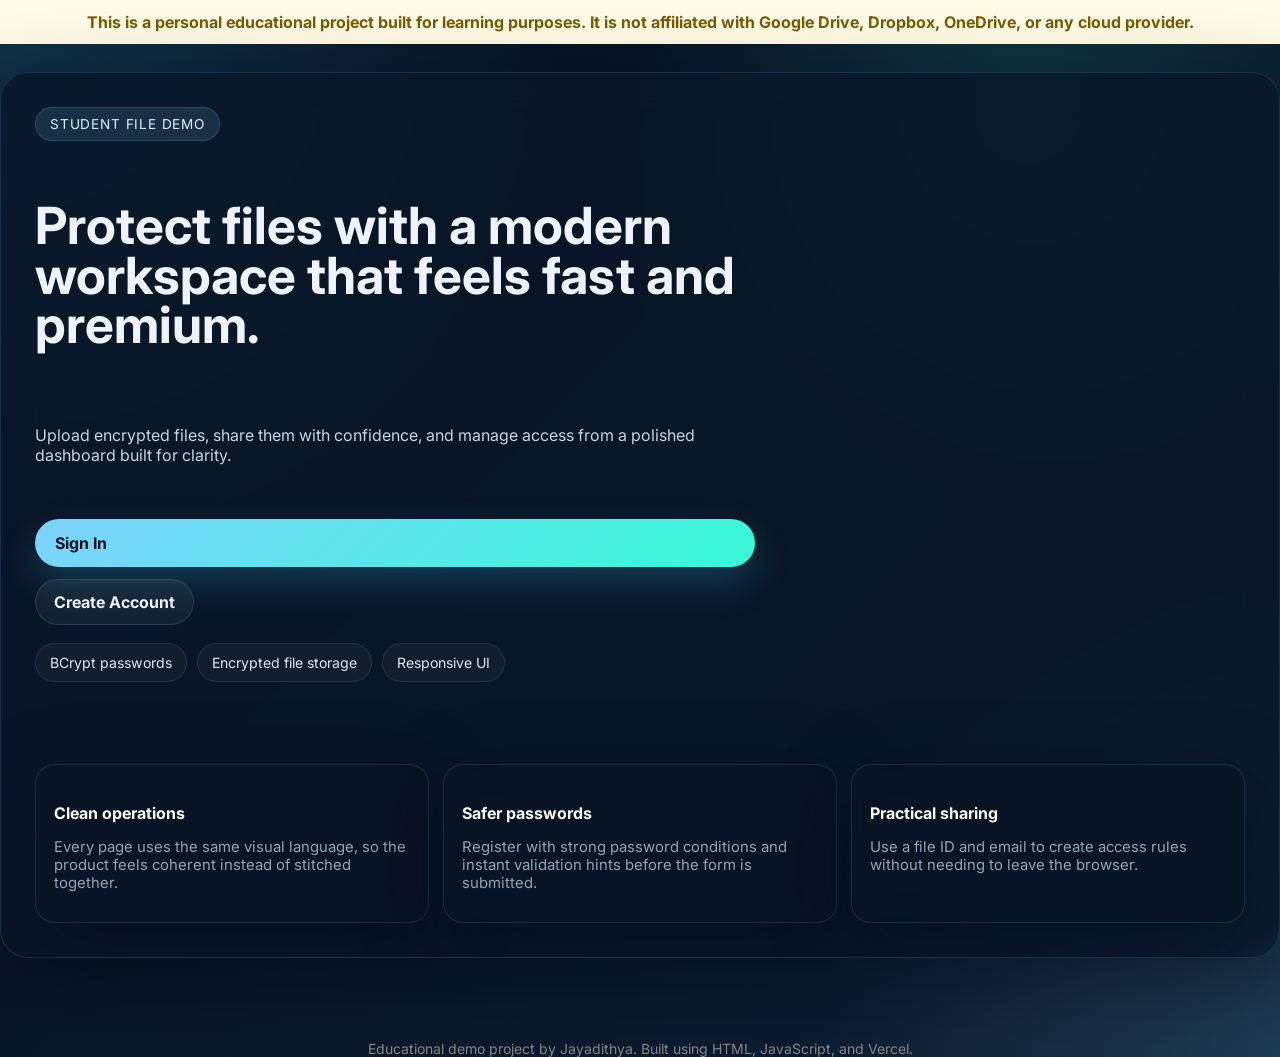
==== commit 6a1dc81b: "add" ====
--- a/frontend/index.html
+++ b/frontend/index.html
@@ -6,14 +6,15 @@
   <link rel="preconnect" href="https://fonts.googleapis.com">
   <link rel="preconnect" href="https://fonts.gstatic.com" crossorigin>
   <link href="https://fonts.googleapis.com/css2?family=Inter:wght@400;500;600;700;800&family=Space+Grotesk:wght@400;500;700&display=swap" rel="stylesheet">
-  <title>Secure Cloud Storage</title>
+  <title>Student File Demo</title>
   <link rel="stylesheet" href="css/style.css">
 </head>
 <body class="landing-page">
+<div style="background:#fffbe6;color:#7c5c00;padding:12px 24px;text-align:center;font-weight:bold;">This is a personal educational project built for learning purposes. It is not affiliated with Google Drive, Dropbox, OneDrive, or any cloud provider.</div>
 <main class="landing-shell">
   <section class="landing-hero">
     <div class="hero-copy">
-      <span class="eyebrow">Secure cloud storage</span>
+      <span class="eyebrow">Student File Demo</span>
       <h1>Protect files with a modern workspace that feels fast and premium.</h1>
       <p class="lead">
         Upload encrypted files, share them with confidence, and manage access from a polished dashboard built for clarity.
@@ -28,7 +29,6 @@
         <div class="pill">Responsive UI</div>
       </div>
     </div>
-
     <div class="feature-grid">
       <div class="feature-card">
         <h4>Clean operations</h4>
@@ -45,5 +45,6 @@
     </div>
   </section>
 </main>
+<footer style="margin-top:32px;text-align:center;color:#888;font-size:14px;">Educational demo project by Jayadithya. Built using HTML, JavaScript, and Vercel.</footer>
 </body>
 </html>
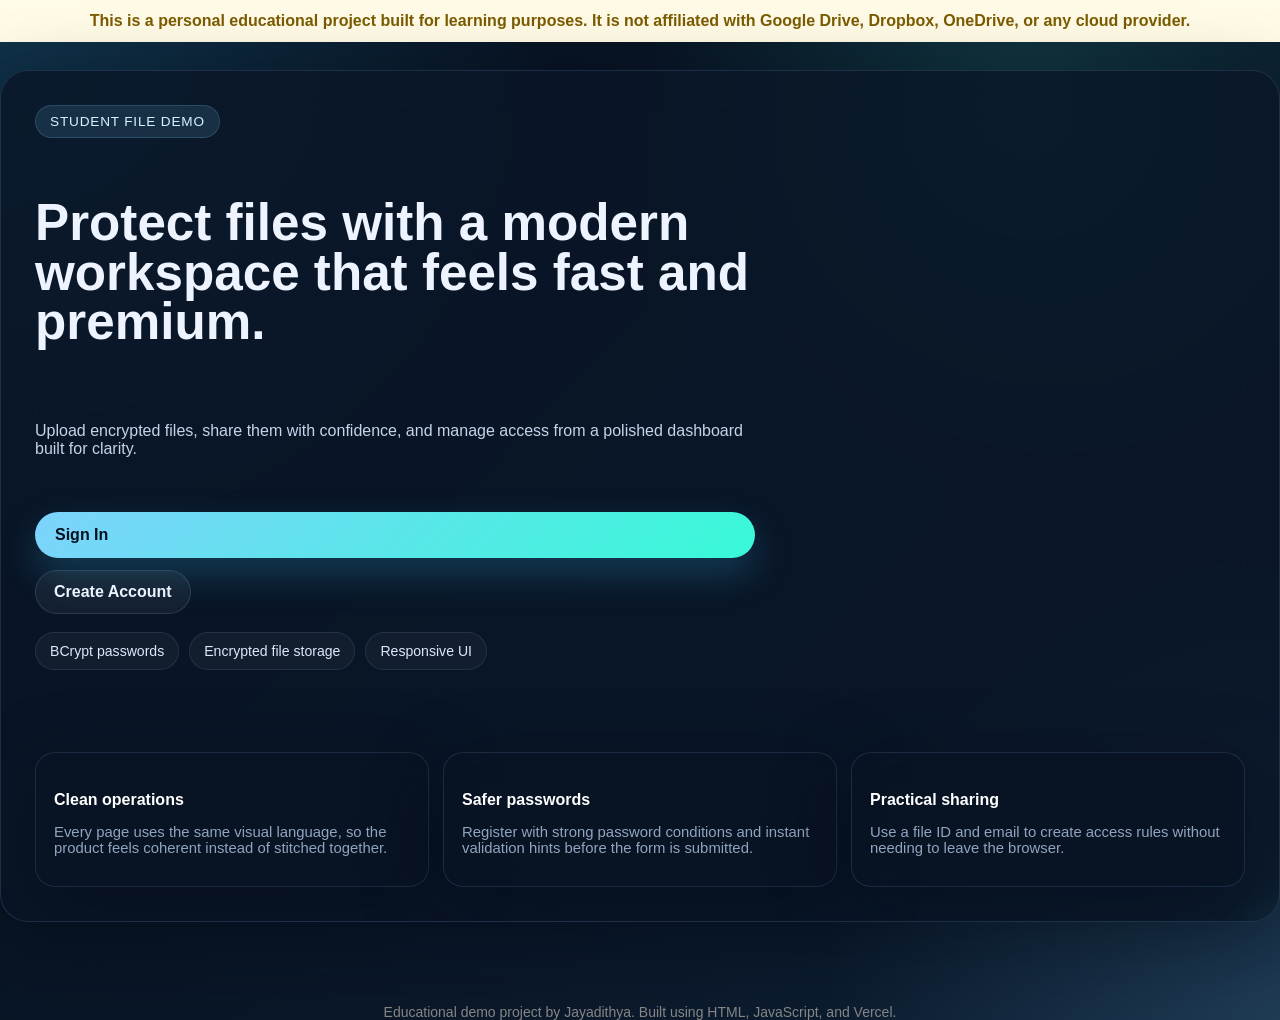
==== commit 7144cc82: "add" ====
--- a/frontend/index.html
+++ b/frontend/index.html
@@ -2,11 +2,19 @@
 <html lang="en">
 <head>
   <meta charset="UTF-8">
+
+  <meta http-equiv="Content-Security-Policy"
+        content="default-src 'self' 'unsafe-inline' https: data:;">
+
   <meta name="viewport" content="width=device-width, initial-scale=1.0">
+
   <link rel="preconnect" href="https://fonts.googleapis.com">
   <link rel="preconnect" href="https://fonts.gstatic.com" crossorigin>
+
   <link href="https://fonts.googleapis.com/css2?family=Inter:wght@400;500;600;700;800&family=Space+Grotesk:wght@400;500;700&display=swap" rel="stylesheet">
+
   <title>Student File Demo</title>
+
   <link rel="stylesheet" href="css/style.css">
 </head>
 <body class="landing-page">
